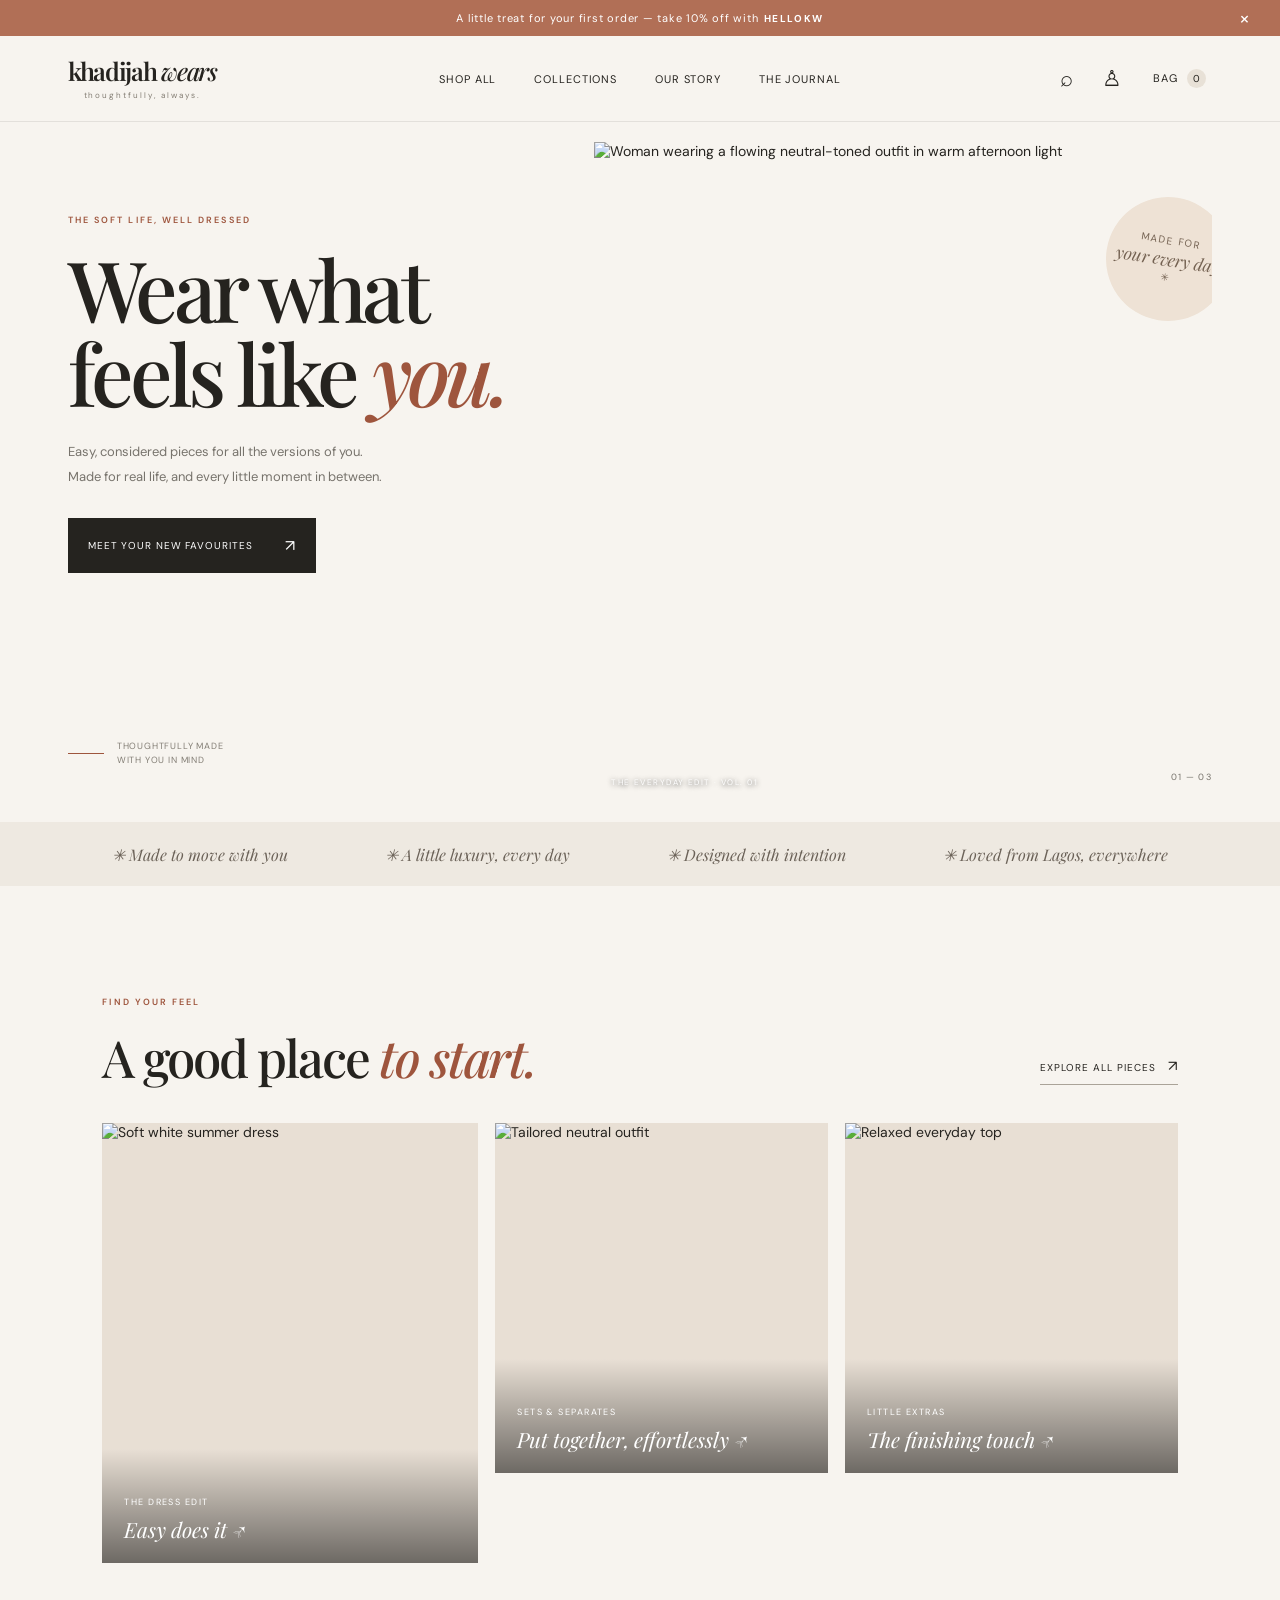
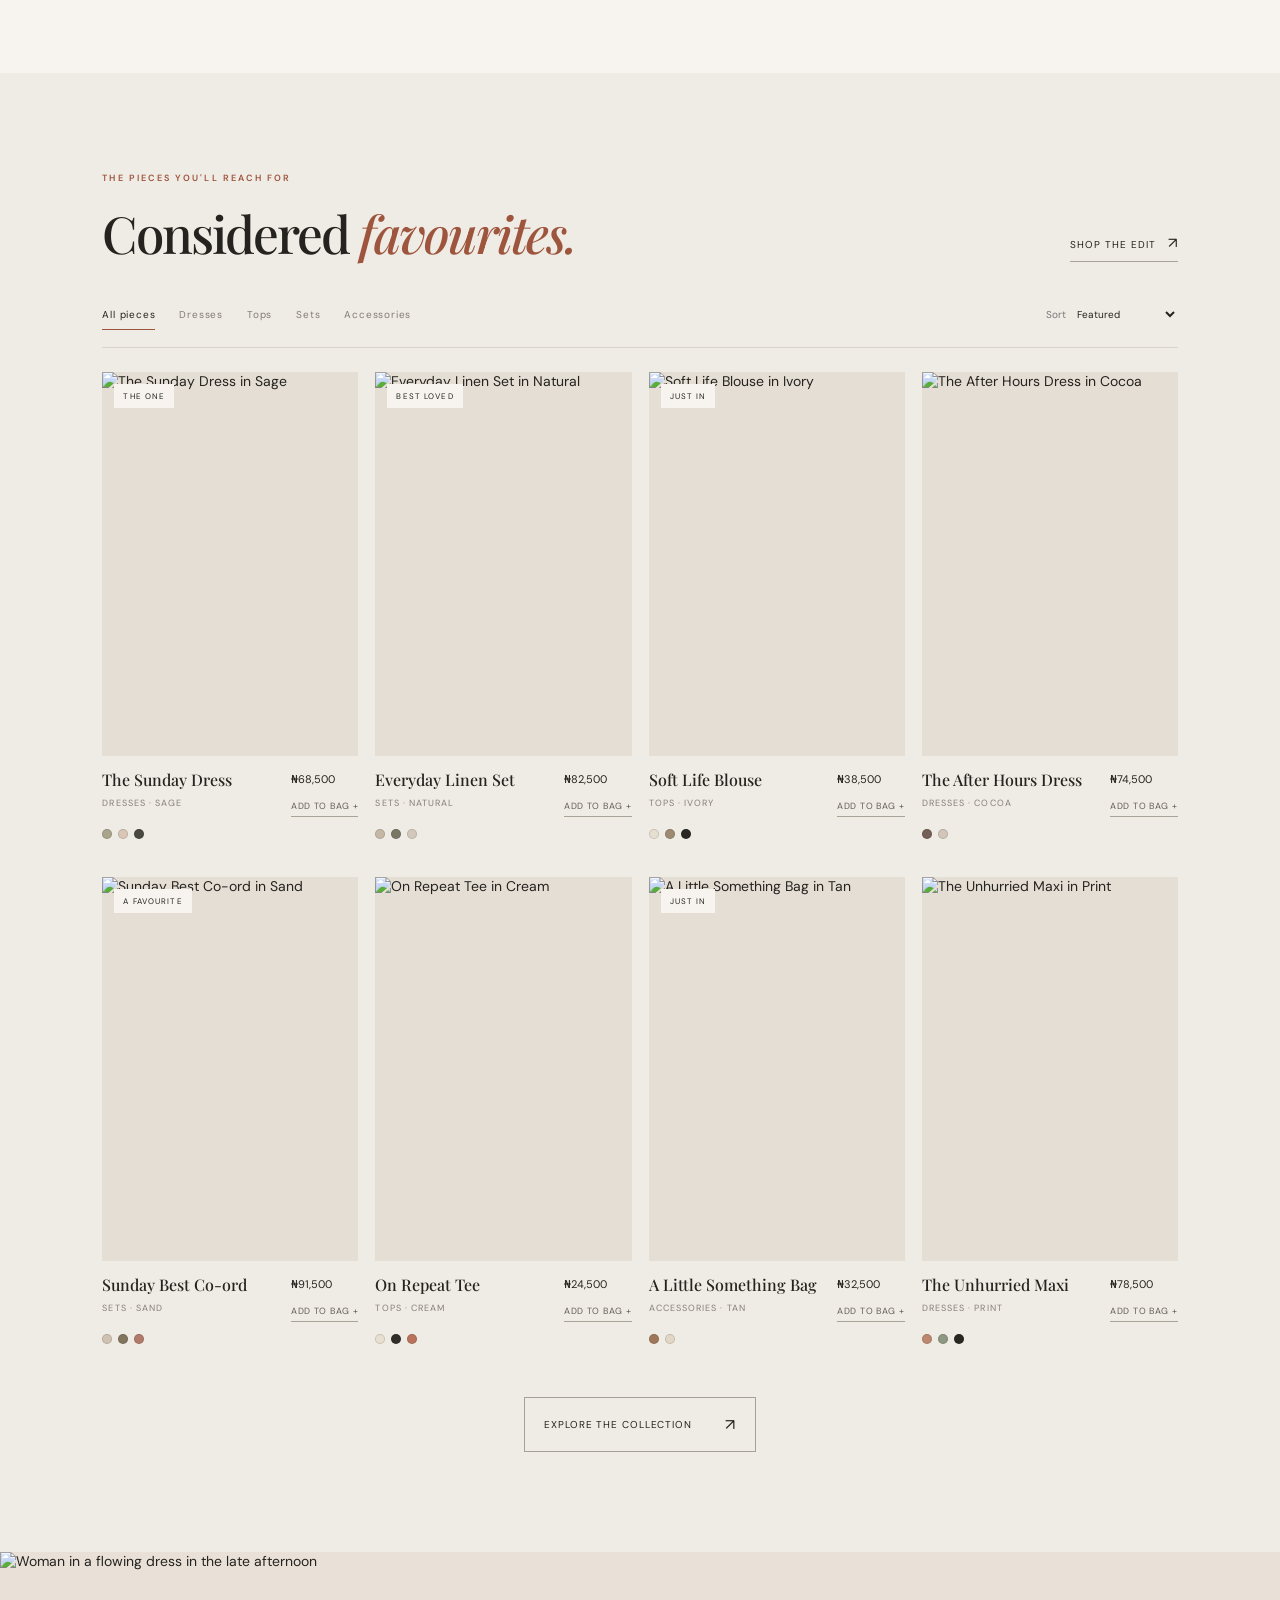
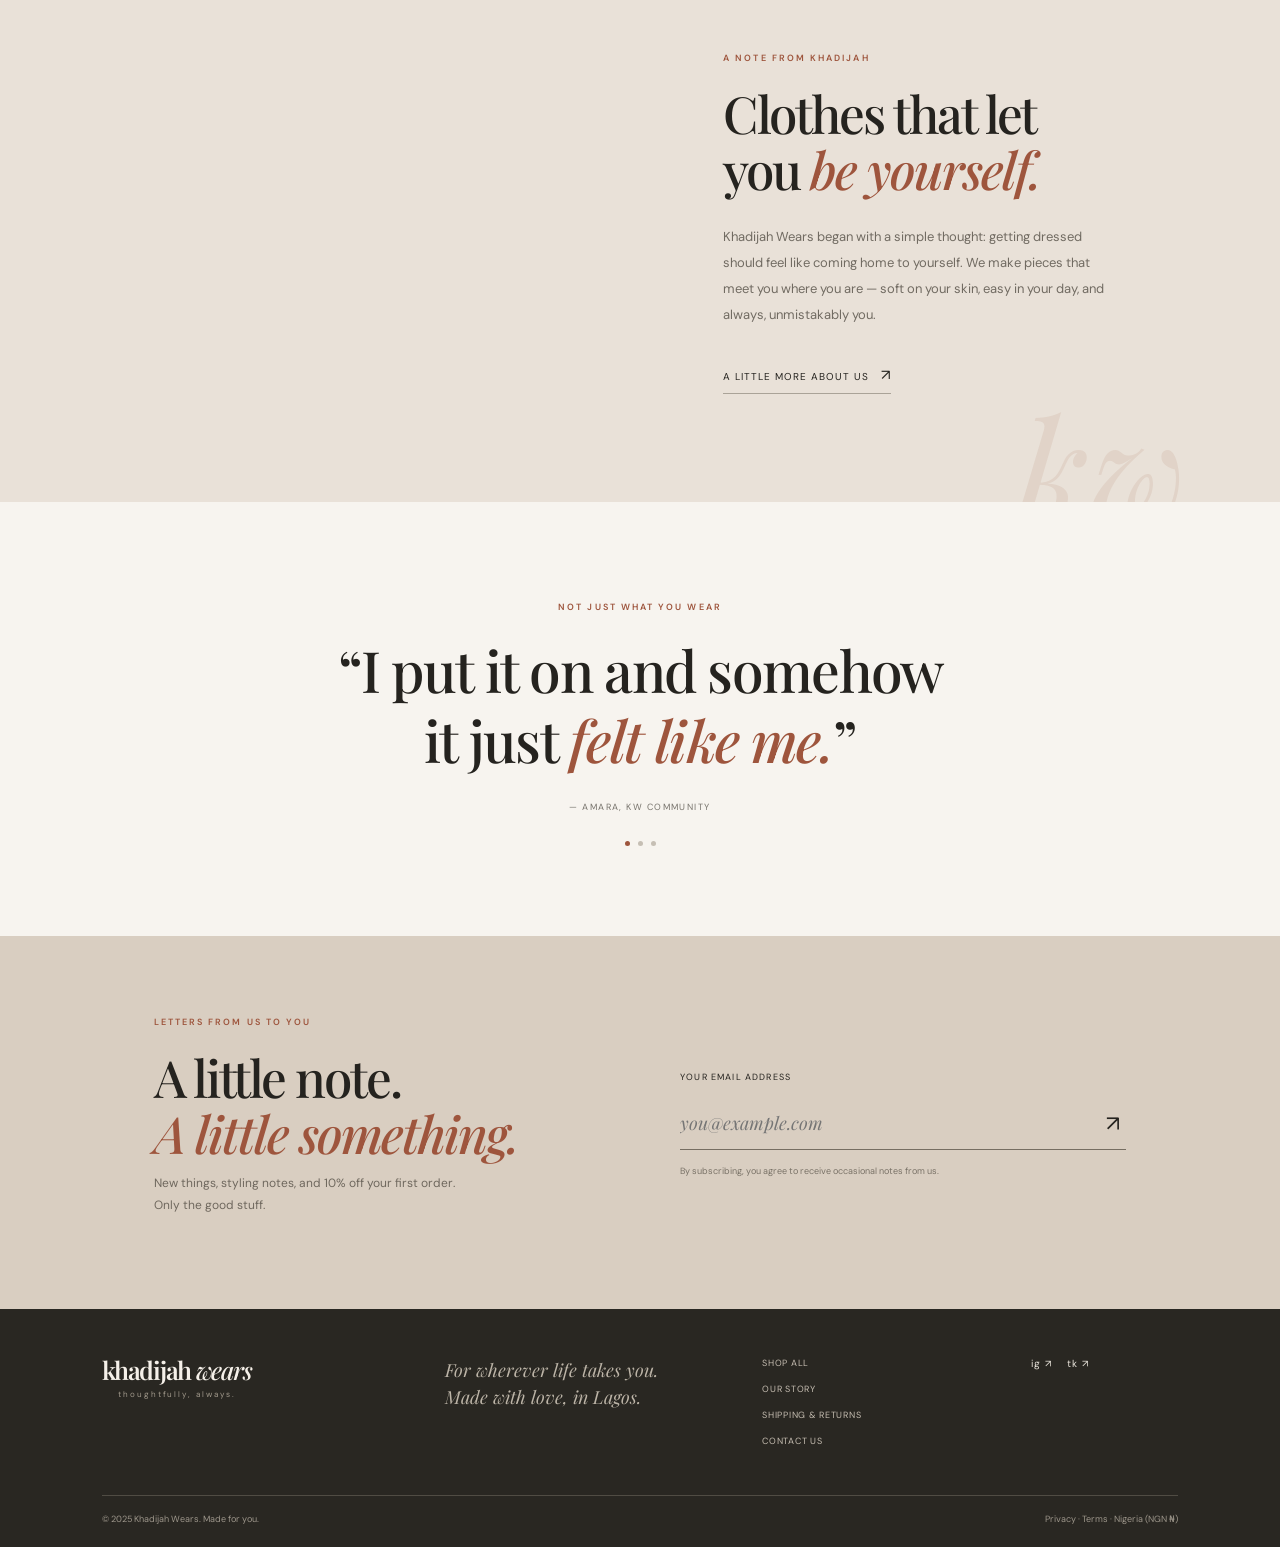
==== index.html @ 10659fd5 "first commit" ====
<!doctype html>
<html lang="en">
<head>
  <meta charset="UTF-8" />
  <meta name="viewport" content="width=device-width, initial-scale=1.0" />
  <meta name="theme-color" content="#f7f4ef" />
  <meta name="description" content="Khadijah Wears — thoughtful pieces for wherever life takes you. Discover considered everyday style, made to move with you." />
  <title>Khadijah Wears — A little more you</title>
  <link rel="preconnect" href="https://fonts.googleapis.com" />
  <link rel="preconnect" href="https://fonts.gstatic.com" crossorigin />
  <link href="https://fonts.googleapis.com/css2?family=DM+Sans:wght@400;500;600;700&family=Playfair+Display:ital,wght@0,500;0,600;0,700;1,500;1,600&display=swap" rel="stylesheet" />
  <link rel="stylesheet" href="styles.css" />
</head>
<body>
  <div class="announcement">A little treat for your first order — take 10% off with <strong>HELLOKW</strong><button class="announcement-close" aria-label="Dismiss announcement">×</button></div>
  <header class="site-header">
    <button class="icon-btn mobile-menu" aria-label="Open navigation" id="menuToggle"><span>☰</span></button>
    <a class="wordmark" href="#home" aria-label="Khadijah Wears home">khadijah <i>wears</i><small>THOUGHTFULLY, ALWAYS.</small></a>
    <nav class="main-nav" id="mainNav"><a href="#shop">Shop all</a><a href="#collections">Collections</a><a href="#story">Our story</a><a href="#journal">The journal</a></nav>
    <div class="header-actions"><button class="icon-btn" id="searchToggle" aria-label="Search">⌕</button><button class="icon-btn account-btn" aria-label="Your account" id="accountBtn">♙</button><button class="cart-trigger" id="cartOpen" aria-label="Open shopping bag">Bag <span class="cart-count">0</span></button></div>
  </header>
  <main>
    <section class="hero" id="home">
      <div class="hero-copy"><p class="eyebrow">THE SOFT LIFE, WELL DRESSED</p><h1>Wear what<br />feels like <em>you.</em></h1><p class="hero-text">Easy, considered pieces for all the versions of you. Made for real life, and every little moment in between.</p><a class="button button-dark" href="#shop">Meet your new favourites <span>↗</span></a><div class="hero-note"><span class="note-line"></span><span>Thoughtfully made<br />with you in mind</span></div></div>
      <div class="hero-visual"><img src="https://images.unsplash.com/photo-1539109136881-3be0616acf4b?auto=format&fit=crop&w=1500&q=85" alt="Woman wearing a flowing neutral-toned outfit in warm afternoon light" /><div class="hero-sticker">MADE FOR<br /><em>your every day</em> ✳</div><span class="image-credit">THE EVERYDAY EDIT · VOL. 01</span></div>
      <div class="hero-index">01 — 03</div>
    </section>

    <div class="perks"><span>✳ Made to move with you</span><span>✳ A little luxury, every day</span><span>✳ Designed with intention</span><span>✳ Loved from Lagos, everywhere</span></div>

    <section class="section collections" id="collections"><div class="section-heading"><div><p class="eyebrow">FIND YOUR FEEL</p><h2>A good place <em>to start.</em></h2></div><a class="text-link" href="#shop">Explore all pieces <span>↗</span></a></div><div class="collection-grid">
      <a class="collection-card collection-tall" href="#shop" data-category-link="Dresses"><img src="https://images.unsplash.com/photo-1539008835657-9e8e9680c956?auto=format&fit=crop&w=900&q=82" alt="Soft white summer dress"/><span class="collection-label">THE DRESS EDIT <b>Easy does it ↗</b></span></a>
      <a class="collection-card" href="#shop" data-category-link="Sets"><img src="https://images.unsplash.com/photo-1485230895905-ec40ba36b9bc?auto=format&fit=crop&w=850&q=82" alt="Tailored neutral outfit"/><span class="collection-label">SETS & SEPARATES <b>Put together, effortlessly ↗</b></span></a>
      <a class="collection-card" href="#shop" data-category-link="Tops"><img src="https://images.unsplash.com/photo-1551163943-3f6a855d1153?auto=format&fit=crop&w=850&q=82" alt="Relaxed everyday top"/><span class="collection-label">LITTLE EXTRAS <b>The finishing touch ↗</b></span></a>
    </div></section>

    <section class="section shop-section" id="shop"><div class="section-heading shop-heading"><div><p class="eyebrow">THE PIECES YOU'LL REACH FOR</p><h2>Considered <em>favourites.</em></h2></div><a class="text-link desktop-link" href="#shop">Shop the edit <span>↗</span></a></div>
      <div class="shop-tools"><div class="filters" role="group" aria-label="Filter by category"><button class="filter active" data-filter="All">All pieces</button><button class="filter" data-filter="Dresses">Dresses</button><button class="filter" data-filter="Tops">Tops</button><button class="filter" data-filter="Sets">Sets</button><button class="filter" data-filter="Accessories">Accessories</button></div><label class="sort-label">Sort <select id="sortSelect"><option value="featured">Featured</option><option value="low">Price: low to high</option><option value="high">Price: high to low</option></select></label></div>
      <div class="search-panel" id="searchPanel"><input id="searchInput" type="search" placeholder="Find something lovely…" aria-label="Search products"><button id="searchClose" aria-label="Close search">×</button></div>
      <div class="product-grid" id="productGrid"></div><p class="no-results" id="noResults" hidden>Nothing here just yet. Try another search or category.</p>
      <div class="center-action"><button class="button button-outline" id="loadMore">Explore the collection <span>↗</span></button></div>
    </section>

    <section class="story-band" id="story"><div class="story-image"><img src="https://images.unsplash.com/photo-1529139574466-a303027c1d8b?auto=format&fit=crop&w=1100&q=85" alt="Woman in a flowing dress in the late afternoon"/></div><div class="story-copy"><p class="eyebrow">A NOTE FROM KHADIJAH</p><h2>Clothes that let<br />you <em>be yourself.</em></h2><p>Khadijah Wears began with a simple thought: getting dressed should feel like coming home to yourself. We make pieces that meet you where you are — soft on your skin, easy in your day, and always, unmistakably you.</p><a class="text-link" href="#journal">A little more about us <span>↗</span></a><span class="story-mark">kw.</span></div></section>

    <section class="quote-section" id="journal"><p class="eyebrow">NOT JUST WHAT YOU WEAR</p><blockquote>“I put it on and somehow<br />it just <em>felt like me.</em>”</blockquote><p class="quote-credit">— AMARA, KW COMMUNITY</p><div class="quote-dots"><span class="active"></span><span></span><span></span></div></section>

    <section class="newsletter"><div><p class="eyebrow">LETTERS FROM US TO YOU</p><h2>A little note.<br /><em>A little something.</em></h2><p>New things, styling notes, and 10% off your first order. Only the good stuff.</p></div><form id="newsletterForm"><label for="emailInput">Your email address</label><div class="email-field"><input type="email" id="emailInput" placeholder="you@example.com" required><button aria-label="Subscribe">↗</button></div><small id="newsletterMessage">By subscribing, you agree to receive occasional notes from us.</small></form></section>
  </main>
  <footer class="site-footer"><div class="footer-top"><a class="wordmark footer-logo" href="#home">khadijah <i>wears</i><small>THOUGHTFULLY, ALWAYS.</small></a><p>For wherever life takes you.<br />Made with love, in Lagos.</p><div class="footer-links"><a href="#shop">Shop all</a><a href="#story">Our story</a><a href="#">Shipping & returns</a><a href="#">Contact us</a></div><div class="social-links"><a href="#" aria-label="Instagram">ig ↗</a><a href="#" aria-label="TikTok">tk ↗</a></div></div><div class="footer-bottom"><span>© 2025 Khadijah Wears. Made for you.</span><span>Privacy · Terms · Nigeria (NGN ₦)</span></div></footer>

  <div class="overlay" id="overlay"></div><aside class="cart-drawer" id="cartDrawer" aria-label="Shopping bag"><div class="drawer-header"><h2>Your bag <span class="drawer-count">(0)</span></h2><button class="icon-btn" id="cartClose" aria-label="Close bag">×</button></div><div class="shipping-progress"><p id="shippingText">You're ₦75,000 away from free delivery</p><div class="progress-track"><span id="progressBar"></span></div></div><div class="cart-items" id="cartItems"></div><div class="cart-empty" id="cartEmpty"><span>✳</span><h3>Your bag is taking a little breather.</h3><p>Fill it with something lovely.</p><button class="button button-dark" id="continueShopping">Keep browsing</button></div><div class="drawer-footer" id="drawerFooter"><div class="subtotal"><span>Subtotal</span><strong id="cartSubtotal">₦0</strong></div><p>Shipping and taxes calculated at checkout.</p><button class="button button-dark checkout-btn" id="checkoutBtn">Continue to checkout <span>↗</span></button><button class="text-link continue-link" id="continueShopping2">Keep browsing</button></div></aside>
  <dialog class="quick-view" id="quickView"><button class="quick-close" id="quickClose" aria-label="Close">×</button><div id="quickContent"></div></dialog>
  <dialog class="account-modal" id="accountModal"><button class="quick-close" id="accountClose" aria-label="Close">×</button><p class="eyebrow">WELCOME BACK</p><h2>Your corner<br /><em>of the world.</em></h2><form id="accountForm"><label>Email address<input type="email" required placeholder="you@example.com"></label><label>Password<input type="password" required placeholder="Your password"></label><button class="button button-dark">Sign in <span>↗</span></button></form><p class="account-note">New around here? <a href="#newsletterForm">Join the KW family</a></p></dialog>
  <script src="script.js"></script>
</body>
</html>
---- styles.css ----
:root{--paper:#f7f4ef;--ink:#25231f;--muted:#77736c;--rust:#9e553d;--line:#ded9d0;--serif:'Playfair Display',Georgia,serif;--sans:'DM Sans',sans-serif}*{box-sizing:border-box}html{scroll-behavior:smooth}body{margin:0;background:var(--paper);color:var(--ink);font-family:var(--sans);font-size:14px}button,a,input,select{font:inherit}button{color:inherit;cursor:pointer}a{color:inherit;text-decoration:none}.announcement{height:36px;display:flex;align-items:center;justify-content:center;gap:5px;background:#b16f56;color:#fff;font-size:11px;letter-spacing:.07em}.announcement strong{font-size:10px;letter-spacing:.16em}.announcement-close{position:absolute;right:24px;background:none;border:0;color:#fff;font-size:20px}.site-header{height:86px;padding:0 5.3%;display:grid;grid-template-columns:1fr 2fr 1fr;align-items:center;border-bottom:1px solid rgba(55,50,44,.1);position:relative;z-index:5}.wordmark{font-family:var(--serif);font-size:25px;font-weight:600;letter-spacing:-1.3px;line-height:1;text-transform:lowercase;width:max-content}.wordmark i{font-weight:500}.wordmark small{display:block;font:8px var(--sans);letter-spacing:.24em;text-align:center;margin-top:7px;color:#827c72}.main-nav{display:flex;justify-content:center;gap:38px}.main-nav a,.footer-links a{font-size:11px;letter-spacing:.08em;text-transform:uppercase;transition:color .2s}.main-nav a:hover,.footer-links a:hover{color:var(--rust)}.header-actions{display:flex;justify-content:flex-end;align-items:center;gap:21px}.icon-btn{border:0;background:none;font-size:22px;padding:4px}.cart-trigger{background:none;border:0;font-size:11px;letter-spacing:.1em;text-transform:uppercase}.cart-count{display:inline-flex;width:19px;height:19px;border-radius:50%;align-items:center;justify-content:center;background:#e8e1d7;margin-left:5px;font-size:10px}.mobile-menu{display:none}.hero{min-height:580px;height:min(70vw,700px);display:grid;grid-template-columns:46% 54%;padding:0 5.3%;position:relative}.hero-copy{padding:92px 20px 70px 0;display:flex;flex-direction:column;align-items:flex-start;position:relative}.eyebrow{font-size:9px;letter-spacing:.23em;font-weight:600;color:var(--rust);margin:0 0 21px}.hero h1{font:500 clamp(54px,6.6vw,89px)/.99 var(--serif);letter-spacing:-.055em;margin:0}.hero h1 em,h2 em,blockquote em{color:var(--rust);font-weight:500}.hero-text{max-width:330px;line-height:1.9;color:#77736c;font-size:13px;margin:26px 0 28px}.button{display:inline-flex;align-items:center;justify-content:space-between;gap:33px;padding:16px 19px;font-size:10px;letter-spacing:.09em;text-transform:uppercase;border:1px solid transparent;transition:.2s}.button span{font-size:16px}.button-dark{background:var(--ink);color:white}.button-dark:hover{background:var(--rust)}.button-outline{background:transparent;border-color:#a7a094}.button-outline:hover{background:var(--ink);color:white}.hero-note{display:flex;gap:13px;align-items:center;position:absolute;bottom:55px;left:0;color:#837e75;font-size:9px;letter-spacing:.09em;line-height:1.5;text-transform:uppercase}.note-line{width:36px;height:1px;background:var(--rust)}.hero-visual{position:relative;align-self:stretch;overflow:hidden;margin:20px 0 20px 0}.hero-visual>img{width:100%;height:100%;object-fit:cover;object-position:center 42%;display:block}.hero-sticker{position:absolute;right:-18px;top:55px;width:124px;height:124px;border-radius:50%;background:#eee2d5;display:flex;flex-direction:column;justify-content:center;align-items:center;text-align:center;color:#746252;font-size:10px;letter-spacing:.13em;line-height:1.5;transform:rotate(9deg)}.hero-sticker em{font:italic 17px var(--serif);letter-spacing:0}.image-credit{position:absolute;left:17px;bottom:15px;color:#fff;font-size:8px;letter-spacing:.18em;text-shadow:0 1px 5px #333}.hero-index{position:absolute;right:5.3%;bottom:39px;font-size:9px;letter-spacing:.15em;color:var(--muted)}.perks{min-height:64px;background:#eee9e1;display:flex;align-items:center;justify-content:space-around;padding:12px 5%;font:italic 16px var(--serif);color:#6b6258}.section{padding:110px 8%}.section-heading{display:flex;align-items:end;justify-content:space-between;margin-bottom:38px}.section-heading h2,.story-copy h2,.newsletter h2{font:500 clamp(37px,4vw,54px)/1.1 var(--serif);letter-spacing:-.04em;margin:0}.text-link{font-size:10px;text-transform:uppercase;letter-spacing:.1em;border-bottom:1px solid #aaa398;padding-bottom:8px}.text-link span{font-size:15px;margin-left:8px}.collection-grid{display:grid;grid-template-columns:1.13fr 1fr 1fr;gap:17px}.collection-card{height:350px;position:relative;overflow:hidden;background:#e8dfd4}.collection-tall{height:440px;grid-row:span 1}.collection-card img{width:100%;height:100%;object-fit:cover;transition:transform .7s}.collection-card:hover img{transform:scale(1.04)}.collection-label{position:absolute;bottom:0;left:0;right:0;padding:47px 22px 20px;color:white;background:linear-gradient(transparent,rgba(0,0,0,.53));font-size:9px;letter-spacing:.16em}.collection-label b{display:block;font:italic 21px var(--serif);letter-spacing:0;margin-top:7px}.shop-section{background:#efebe5;padding-top:99px;padding-bottom:100px}.shop-tools{display:flex;align-items:center;justify-content:space-between;border-bottom:1px solid #d9d3ca;padding-bottom:17px;margin-bottom:24px}.filters{display:flex;gap:24px}.filter{background:none;border:0;padding:8px 0;color:#827d74;font-size:10px;letter-spacing:.08em}.filter.active{color:var(--ink);border-bottom:1px solid var(--rust)}.sort-label{font-size:10px;color:#777}.sort-label select{background:transparent;border:0;color:var(--ink);font-size:10px;padding:4px}.search-panel{display:none;margin:0 0 22px;border-bottom:1px solid #bcb5aa}.search-panel.open{display:flex}.search-panel input{width:100%;padding:14px 0;background:transparent;border:0;outline:0;font:italic 18px var(--serif)}.search-panel button{border:0;background:none;font-size:20px}.product-grid{display:grid;grid-template-columns:repeat(4,1fr);gap:38px 17px}.product-image{height:clamp(230px,30vw,390px);position:relative;overflow:hidden;background:#e5ded5}.product-image img{width:100%;height:100%;object-fit:cover;transition:transform .45s}.product-card:hover .product-image img{transform:scale(1.03)}.badge{position:absolute;top:12px;left:12px;background:var(--paper);padding:7px 9px;font-size:8px;letter-spacing:.14em}.quick-btn{position:absolute;left:10px;right:10px;bottom:10px;width:calc(100% - 20px);padding:12px;border:0;background:rgba(247,244,239,.94);font-size:9px;letter-spacing:.13em;text-transform:uppercase;opacity:0;transform:translateY(5px);transition:.2s}.product-card:hover .quick-btn{opacity:1;transform:translateY(0)}.product-meta{display:flex;justify-content:space-between;align-items:start;margin-top:13px;gap:10px}.product-name{font:500 16px var(--serif);margin:0}.product-category{font-size:9px;letter-spacing:.12em;text-transform:uppercase;color:#858076;margin:7px 0 0}.product-price{font-size:11px;white-space:nowrap;margin-top:4px}.swatches{display:flex;gap:6px;margin-top:12px}.swatch{width:10px;height:10px;border-radius:50%;border:1px solid rgba(0,0,0,.13)}.add-mini{border:0;border-bottom:1px solid #aaa398;background:none;color:#645f57;font-size:9px;text-transform:uppercase;letter-spacing:.08em;padding:8px 0 4px;margin-top:5px}.center-action{text-align:center;margin-top:53px}.no-results{text-align:center;padding:60px 0;color:var(--muted)}.story-band{background:#e9e1d8;display:grid;grid-template-columns:1fr 1fr;min-height:550px}.story-image{height:550px}.story-image img{width:100%;height:100%;object-fit:cover}.story-copy{padding:100px 12% 70px 13%;position:relative;overflow:hidden}.story-copy p:not(.eyebrow){line-height:2;color:#716b62;font-size:13px;max-width:390px;margin:27px 0}.story-copy .text-link{display:inline-block;margin-top:10px}.story-mark{position:absolute;right:9%;bottom:-59px;font:italic 142px var(--serif);color:rgba(158,85,61,.1)}.quote-section{text-align:center;padding:99px 20px 90px}.quote-section blockquote{font:500 clamp(34px,4.5vw,57px)/1.23 var(--serif);letter-spacing:-.03em;margin:0 0 27px}.quote-credit{font-size:9px;letter-spacing:.16em;color:#77736c}.quote-dots{display:flex;gap:8px;justify-content:center;margin-top:28px}.quote-dots span{width:5px;height:5px;border-radius:50%;background:#c6bfb4}.quote-dots span.active{background:var(--rust)}.newsletter{background:#d9cec1;padding:80px 12%;display:grid;grid-template-columns:1fr 1fr;gap:80px;align-items:center}.newsletter p:not(.eyebrow){font-size:12px;line-height:1.8;color:#6f685e;max-width:310px}.newsletter form{align-self:center}.newsletter form label{font-size:9px;letter-spacing:.13em;text-transform:uppercase}.email-field{display:flex;border-bottom:1px solid #766e62;margin:13px 0 10px}.email-field input{flex:1;border:0;background:none;padding:14px 0;outline:none;font:italic 18px var(--serif)}.email-field button{border:0;background:none;font-size:22px}.newsletter small{font-size:9px;color:#797267}.site-footer{padding:48px 8% 22px;background:#292722;color:#eae5dc}.footer-top{display:grid;grid-template-columns:1.3fr 1.2fr 1fr .6fr;align-items:start;gap:25px;padding-bottom:48px}.footer-logo{color:#f5f0e9}.footer-logo small{color:#a39b8d}.footer-top>p{font:italic 18px/1.5 var(--serif);color:#bcb4a7;margin:0}.footer-links{display:grid;gap:14px}.footer-links a{font-size:9px;color:#c5bdb1}.social-links{display:flex;gap:15px;font-size:10px;letter-spacing:.1em}.footer-bottom{border-top:1px solid #504c44;padding-top:17px;display:flex;justify-content:space-between;color:#9d968b;font-size:9px}.overlay{position:fixed;inset:0;background:rgba(30,27,23,.42);z-index:10;opacity:0;pointer-events:none;transition:opacity .3s}.overlay.visible{opacity:1;pointer-events:auto}.cart-drawer{position:fixed;z-index:11;top:0;right:0;height:100%;width:min(440px,100%);background:var(--paper);padding:27px 30px;transform:translateX(100%);transition:transform .35s;display:flex;flex-direction:column}.cart-drawer.open{transform:translateX(0)}.drawer-header{display:flex;justify-content:space-between;align-items:center;border-bottom:1px solid var(--line);padding-bottom:18px}.drawer-header h2{font:500 25px var(--serif);margin:0}.drawer-header h2 span{font:11px var(--sans);color:var(--muted)}.drawer-header .icon-btn{font-size:25px}.shipping-progress{padding:17px 0;border-bottom:1px solid var(--line)}.shipping-progress p{font-size:10px;color:#716b62;margin:0 0 10px}.progress-track{height:3px;background:#e2ddd5}.progress-track span{display:block;width:0;height:100%;background:var(--rust);transition:width .3s}.cart-items{overflow:auto;flex:1}.cart-row{display:grid;grid-template-columns:76px 1fr auto;gap:14px;padding:18px 0;border-bottom:1px solid var(--line)}.cart-row img{width:76px;height:95px;object-fit:cover}.cart-row h3{font:500 15px var(--serif);margin:4px 0 7px}.cart-row p{font-size:10px;color:var(--muted);margin:0 0 9px}.qty-control{display:flex;align-items:center;gap:12px}.qty-control button{border:1px solid var(--line);background:none;width:23px;height:23px}.qty-control span{font-size:10px}.remove-item{border:0;background:none;color:#928a7e;font-size:10px;text-decoration:underline;padding:8px 0}.cart-empty{display:none;flex:1;align-items:center;justify-content:center;flex-direction:column;text-align:center}.cart-empty.visible{display:flex}.cart-empty>span{font:36px var(--serif);color:var(--rust)}.cart-empty h3{font:500 24px var(--serif);max-width:260px;margin:17px 0 7px}.cart-empty p{font-size:11px;color:var(--muted);margin:0 0 20px}.drawer-footer{padding-top:17px}.drawer-footer.hidden{display:none}.subtotal{display:flex;justify-content:space-between;font-size:12px}.subtotal strong{font-size:14px}.drawer-footer>p{font-size:9px;color:var(--muted)}.checkout-btn{width:100%;margin-top:11px}.continue-link{border:0;background:none;display:block;margin:16px auto 0}.quick-view,.account-modal{border:0;padding:0;background:var(--paper);color:var(--ink);max-width:min(850px,92vw);width:850px;box-shadow:0 20px 80px #1b18154a;position:relative}.quick-view::backdrop,.account-modal::backdrop{background:#201e1a88}.quick-close{position:absolute;right:15px;top:12px;background:rgba(247,244,239,.8);border:0;font-size:25px;z-index:2;width:35px;height:35px;border-radius:50%}.quick-layout{display:grid;grid-template-columns:1fr 1fr;min-height:460px}.quick-layout img{width:100%;height:100%;object-fit:cover;max-height:570px}.quick-info{padding:65px 42px 35px}.quick-info h2{font:500 35px var(--serif);margin:0 0 7px}.quick-info .product-price{font-size:13px}.quick-info p{color:#79736a;line-height:1.8;font-size:12px;margin:23px 0}.quick-info label{display:block;font-size:9px;letter-spacing:.1em;text-transform:uppercase;margin:23px 0 9px}.size-options{display:flex;gap:7px}.size-options button{background:transparent;border:1px solid var(--line);padding:10px 13px;font-size:10px}.size-options button.selected{border-color:var(--ink);background:#e8e1d8}.quick-info .button{width:100%;margin-top:20px}.account-modal{width:min(480px,92vw);padding:56px 55px}.account-modal h2{font:500 37px var(--serif);margin:0 0 25px}.account-modal form label{display:block;font-size:9px;letter-spacing:.1em;text-transform:uppercase;margin:16px 0}.account-modal input{display:block;width:100%;padding:13px 0;background:none;border:0;border-bottom:1px solid var(--line);outline:none;font:14px var(--sans);margin-top:5px}.account-modal form .button{margin-top:14px;width:100%}.account-note{font-size:11px;color:var(--muted);margin-top:22px}.account-note a{color:var(--rust);text-decoration:underline}body.locked{overflow:hidden}
@media(max-width:850px){.site-header{padding:0 4%;grid-template-columns:1fr auto 1fr;height:75px}.mobile-menu{display:block}.main-nav{display:none;position:absolute;top:75px;left:0;right:0;padding:25px;background:var(--paper);flex-direction:column;gap:22px;border-bottom:1px solid var(--line)}.main-nav.open{display:flex}.wordmark{grid-column:2;grid-row:1;font-size:22px}.header-actions{gap:11px}.account-btn{display:none}.hero{padding:0 4%;grid-template-columns:45% 55%;min-height:520px}.hero-copy{padding-top:82px}.hero-text{max-width:280px}.hero h1{font-size:clamp(50px,8vw,70px)}.hero-sticker{width:100px;height:100px;right:-11px;font-size:8px}.hero-sticker em{font-size:14px}.perks{flex-wrap:wrap;gap:11px 25px;font-size:13px}.section{padding:80px 5%}.product-grid{grid-template-columns:repeat(2,1fr);gap:30px 14px}.product-image{height:clamp(260px,61vw,480px)}.collection-card{height:310px}.collection-tall{height:390px}.story-copy{padding:75px 8%}.newsletter{padding:68px 8%;gap:35px}.footer-top{grid-template-columns:1fr 1fr;row-gap:30px}.hero-index{right:4%}}
@media(max-width:560px){.announcement{font-size:9px;height:32px}.announcement-close{right:9px}.site-header{height:68px;padding:0 16px}.wordmark{font-size:20px}.header-actions{gap:8px}.icon-btn{font-size:20px}.cart-trigger{font-size:9px;padding:0}.main-nav{top:68px}.hero{height:auto;min-height:0;display:flex;flex-direction:column;padding:0}.hero-copy{padding:58px 7% 63px;min-height:380px}.hero h1{font-size:64px}.hero-text{font-size:12px;margin:20px 0 22px}.hero-note{bottom:19px;left:7%}.hero-visual{height:410px;margin:0}.hero-visual>img{object-position:center 39%}.hero-sticker{right:12px;top:20px}.hero-index{display:none}.perks{min-height:76px;padding:13px 5%;font-size:12px;justify-content:center;gap:8px 23px}.section{padding:66px 6%}.section-heading{align-items:start;gap:20px;margin-bottom:27px}.section-heading h2{font-size:40px}.section-heading .text-link{font-size:8px;white-space:nowrap;margin-top:32px}.collection-grid{grid-template-columns:1fr 1fr;gap:10px}.collection-card,.collection-tall{height:255px}.collection-tall{grid-column:span 2;height:370px}.collection-label{padding:40px 12px 14px;font-size:8px}.collection-label b{font-size:17px}.shop-section{padding-top:65px}.shop-heading{display:block}.shop-heading .desktop-link{display:none}.shop-tools{align-items:flex-start;flex-direction:column;gap:10px}.filters{width:100%;overflow:auto;gap:19px}.filter{white-space:nowrap;font-size:9px}.sort-label{align-self:flex-end}.product-grid{gap:25px 10px}.product-image{height:clamp(205px,66vw,330px)}.quick-btn{opacity:1;transform:none;bottom:7px;padding:10px;font-size:8px}.product-meta{display:block;margin-top:10px}.product-meta>div:last-child{display:flex;align-items:center;justify-content:space-between}.product-name{font-size:15px}.product-price{font-size:10px}.product-category{font-size:8px}.add-mini{margin-top:8px}.story-band{grid-template-columns:1fr}.story-image{height:380px}.story-copy{padding:64px 8% 77px}.story-copy h2{font-size:43px}.quote-section{padding:74px 15px}.quote-section blockquote{font-size:36px}.newsletter{grid-template-columns:1fr;padding:58px 8%;gap:25px}.newsletter h2{font-size:42px}.footer-top{grid-template-columns:1fr 1fr;gap:27px 16px}.footer-top>p{font-size:16px}.footer-logo{font-size:22px}.footer-bottom{font-size:8px;gap:15px;line-height:1.7}.quick-layout{grid-template-columns:1fr}.quick-layout img{height:290px}.quick-info{padding:29px 24px}.quick-info h2{font-size:29px}.quick-view{max-height:92vh;overflow:auto}.account-modal{padding:53px 28px}.cart-drawer{padding:23px 20px}}
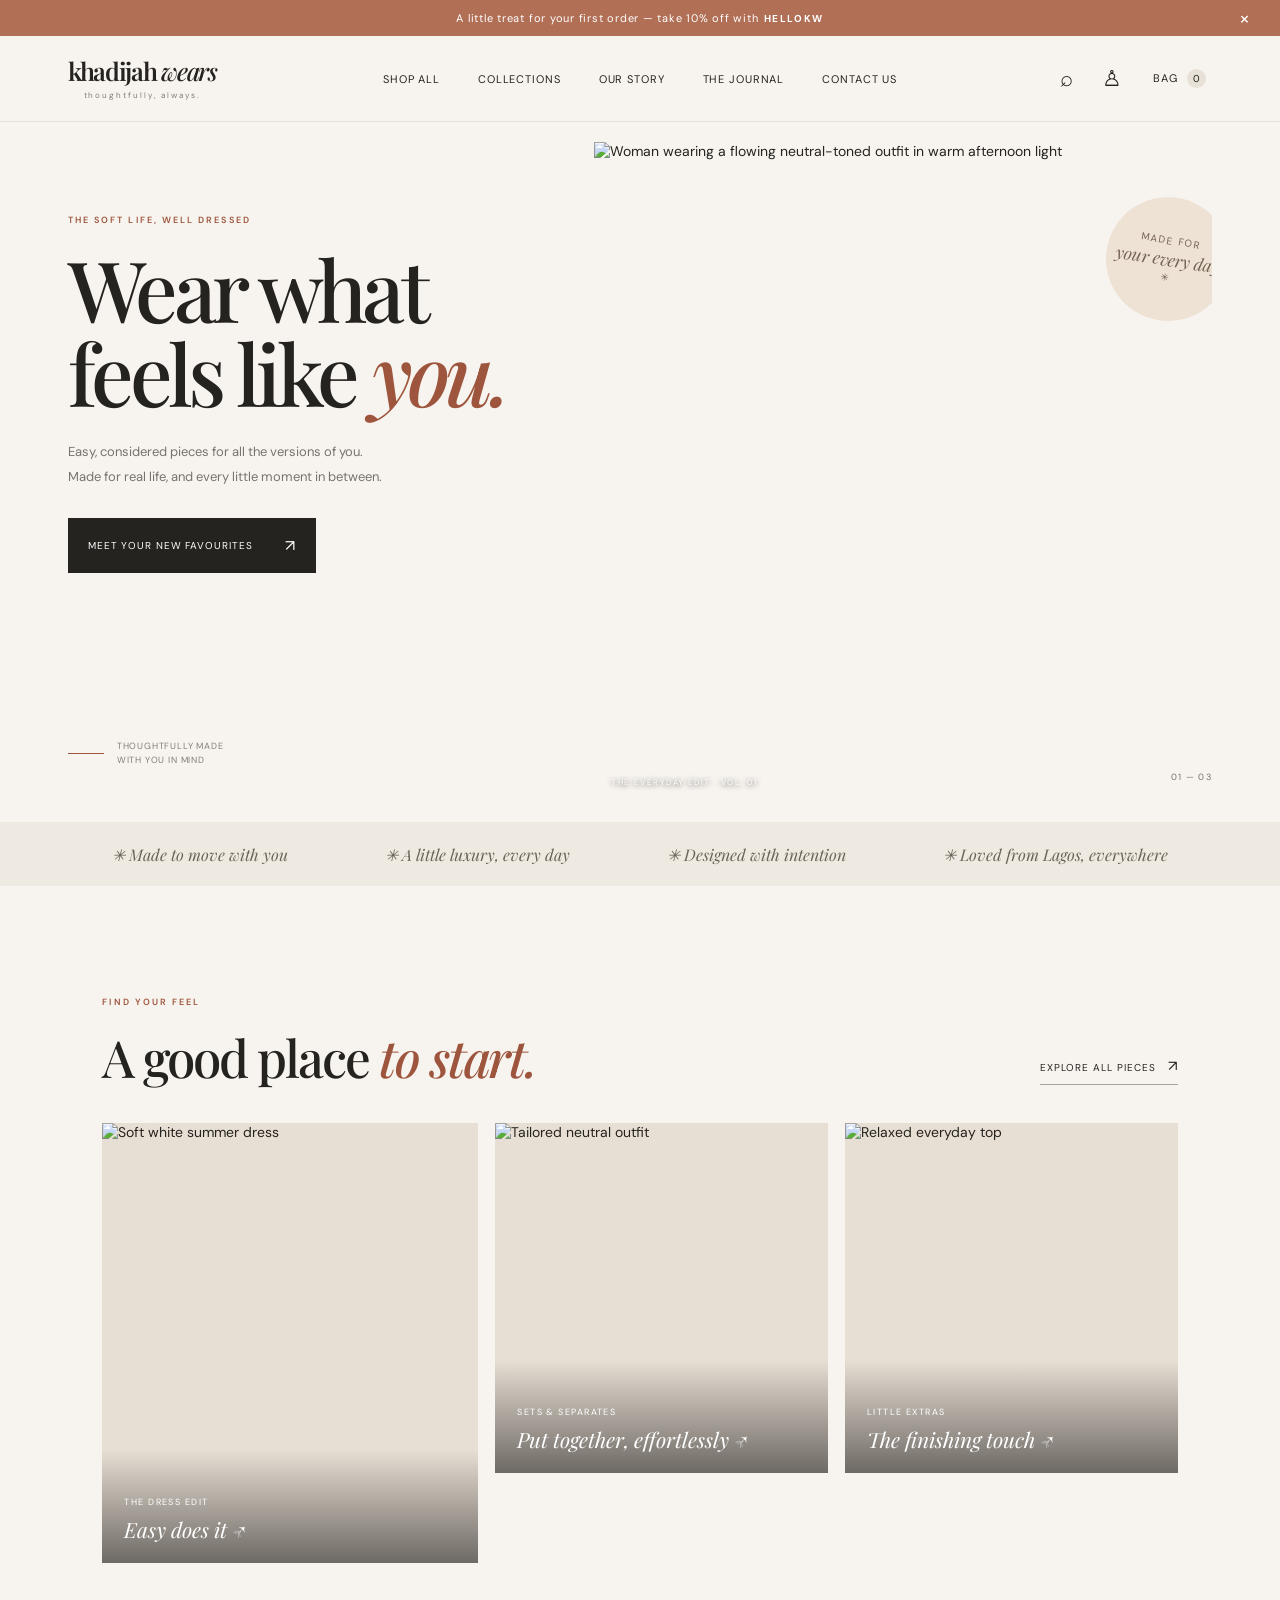
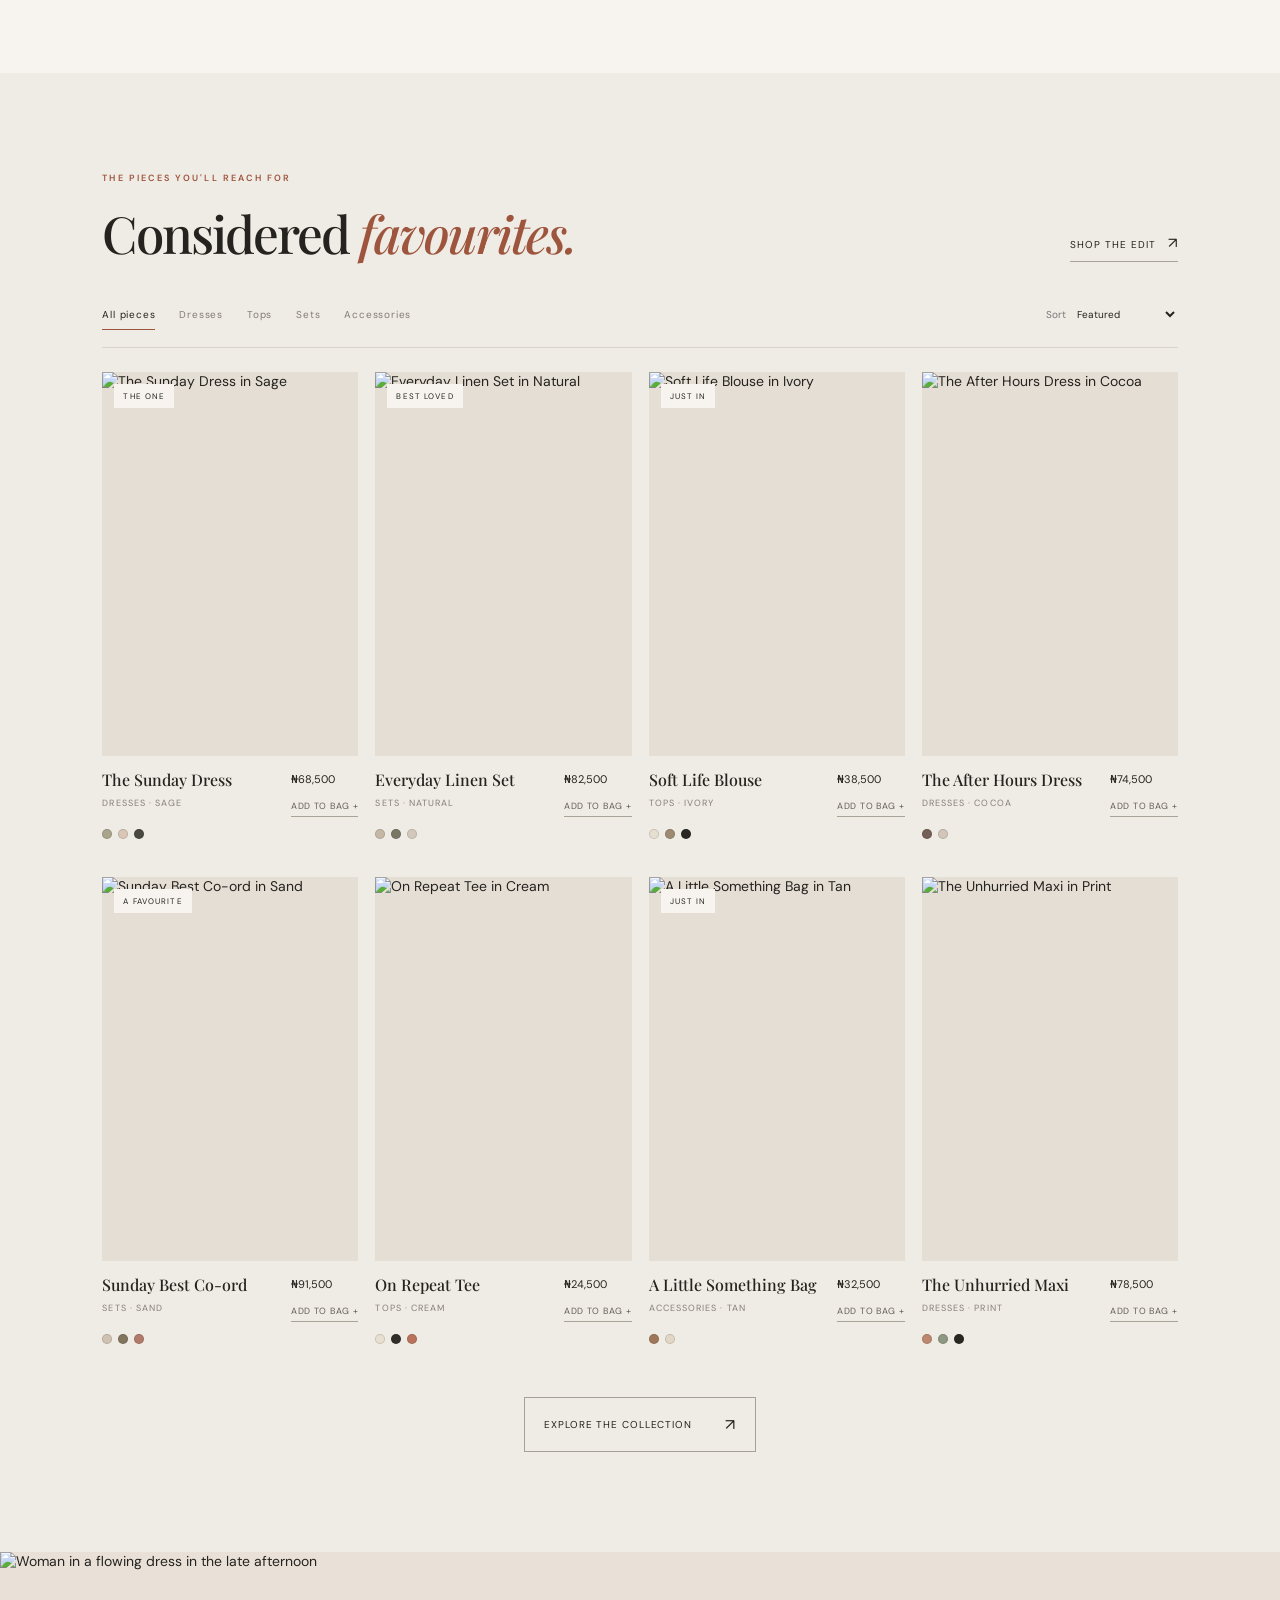
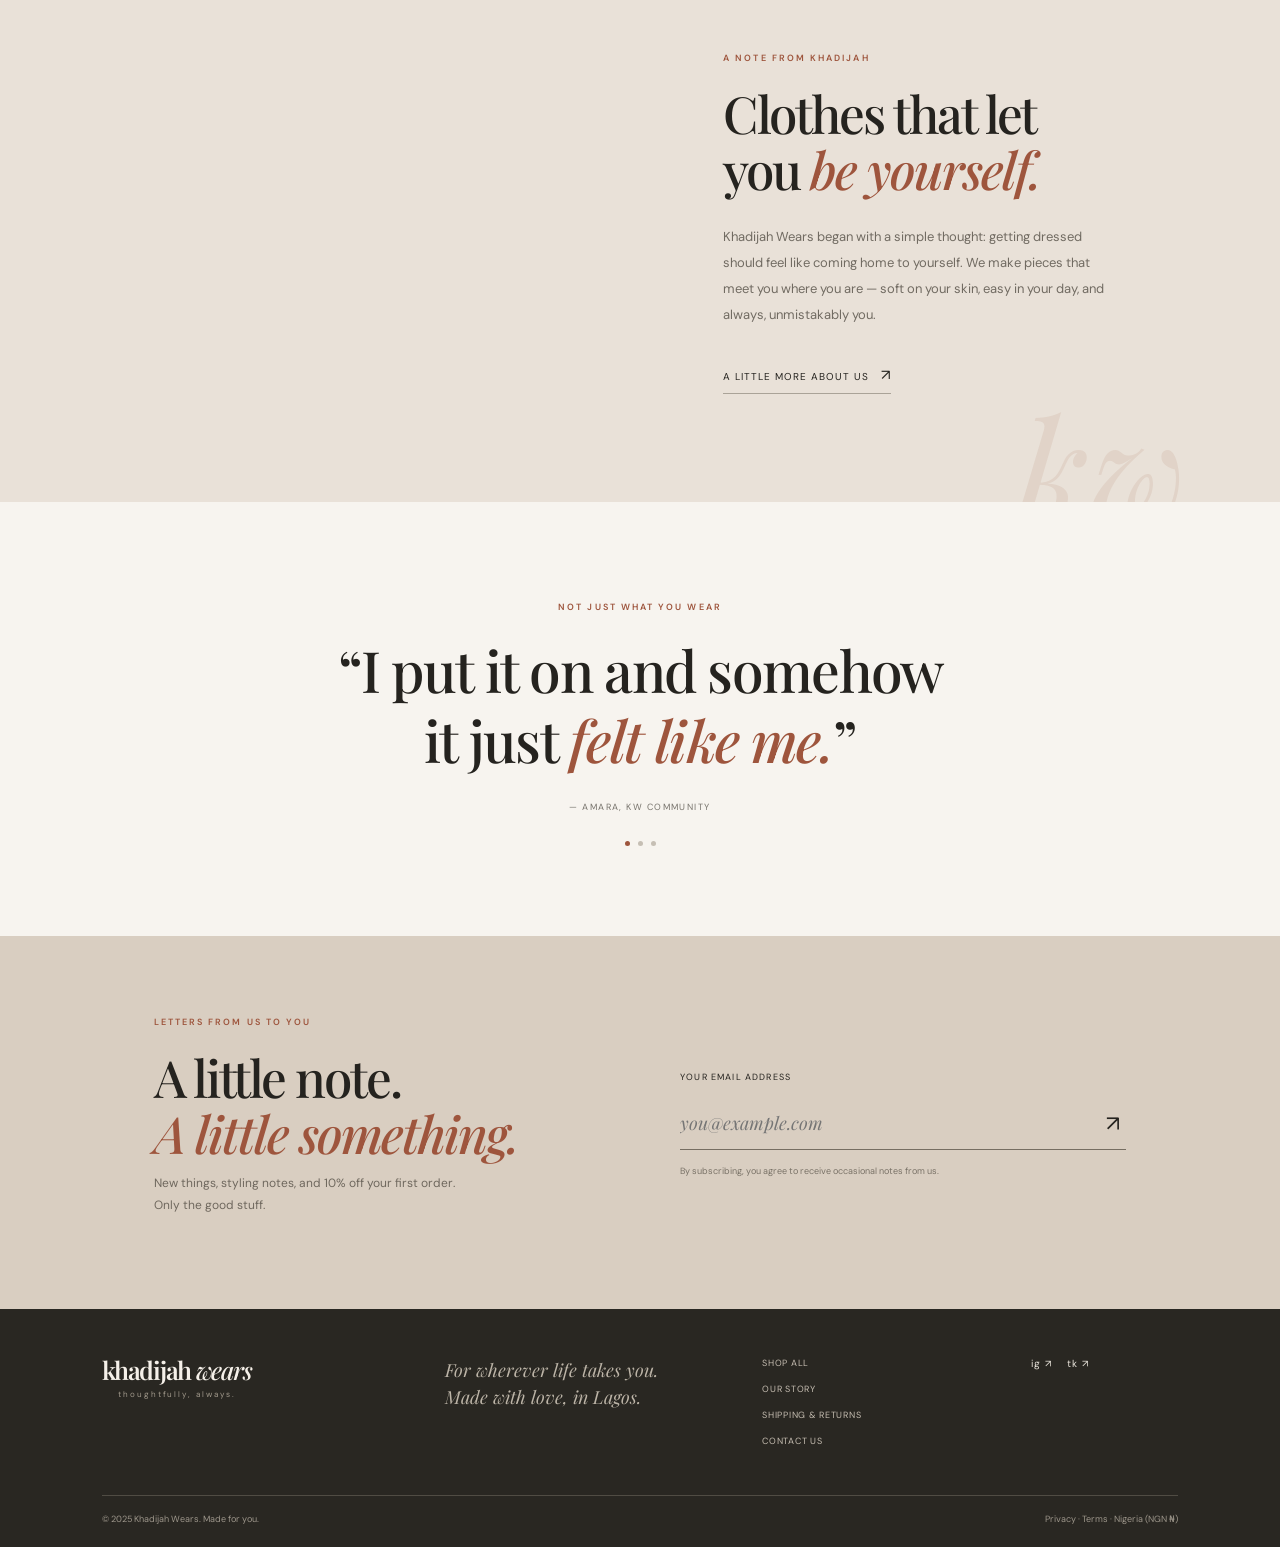
==== commit 1cc3b5ab: "contact us page" ====
--- a/index.html
+++ b/index.html
@@ -16,7 +16,7 @@
   <header class="site-header">
     <button class="icon-btn mobile-menu" aria-label="Open navigation" id="menuToggle"><span>☰</span></button>
     <a class="wordmark" href="#home" aria-label="Khadijah Wears home">khadijah <i>wears</i><small>THOUGHTFULLY, ALWAYS.</small></a>
-    <nav class="main-nav" id="mainNav"><a href="#shop">Shop all</a><a href="#collections">Collections</a><a href="#story">Our story</a><a href="#journal">The journal</a></nav>
+    <nav class="main-nav" id="mainNav"><a href="#shop">Shop all</a><a href="collections.html">Collections</a><a href="#story">Our story</a><a href="#journal">The journal</a><a href="contact.html">Contact us</a></nav>
     <div class="header-actions"><button class="icon-btn" id="searchToggle" aria-label="Search">⌕</button><button class="icon-btn account-btn" aria-label="Your account" id="accountBtn">♙</button><button class="cart-trigger" id="cartOpen" aria-label="Open shopping bag">Bag <span class="cart-count">0</span></button></div>
   </header>
   <main>
@@ -29,9 +29,9 @@
     <div class="perks"><span>✳ Made to move with you</span><span>✳ A little luxury, every day</span><span>✳ Designed with intention</span><span>✳ Loved from Lagos, everywhere</span></div>
 
     <section class="section collections" id="collections"><div class="section-heading"><div><p class="eyebrow">FIND YOUR FEEL</p><h2>A good place <em>to start.</em></h2></div><a class="text-link" href="#shop">Explore all pieces <span>↗</span></a></div><div class="collection-grid">
-      <a class="collection-card collection-tall" href="#shop" data-category-link="Dresses"><img src="https://images.unsplash.com/photo-1539008835657-9e8e9680c956?auto=format&fit=crop&w=900&q=82" alt="Soft white summer dress"/><span class="collection-label">THE DRESS EDIT <b>Easy does it ↗</b></span></a>
-      <a class="collection-card" href="#shop" data-category-link="Sets"><img src="https://images.unsplash.com/photo-1485230895905-ec40ba36b9bc?auto=format&fit=crop&w=850&q=82" alt="Tailored neutral outfit"/><span class="collection-label">SETS & SEPARATES <b>Put together, effortlessly ↗</b></span></a>
-      <a class="collection-card" href="#shop" data-category-link="Tops"><img src="https://images.unsplash.com/photo-1551163943-3f6a855d1153?auto=format&fit=crop&w=850&q=82" alt="Relaxed everyday top"/><span class="collection-label">LITTLE EXTRAS <b>The finishing touch ↗</b></span></a>
+      <a class="collection-card collection-tall" href="collections.html?category=Dresses"><img src="https://images.unsplash.com/photo-1539008835657-9e8e9680c956?auto=format&fit=crop&w=900&q=82" alt="Soft white summer dress"/><span class="collection-label">THE DRESS EDIT <b>Easy does it ↗</b></span></a>
+      <a class="collection-card" href="collections.html?category=Sets"><img src="https://images.unsplash.com/photo-1485230895905-ec40ba36b9bc?auto=format&fit=crop&w=850&q=82" alt="Tailored neutral outfit"/><span class="collection-label">SETS & SEPARATES <b>Put together, effortlessly ↗</b></span></a>
+      <a class="collection-card" href="collections.html?category=Tops"><img src="https://images.unsplash.com/photo-1551163943-3f6a855d1153?auto=format&fit=crop&w=850&q=82" alt="Relaxed everyday top"/><span class="collection-label">LITTLE EXTRAS <b>The finishing touch ↗</b></span></a>
     </div></section>
 
     <section class="section shop-section" id="shop"><div class="section-heading shop-heading"><div><p class="eyebrow">THE PIECES YOU'LL REACH FOR</p><h2>Considered <em>favourites.</em></h2></div><a class="text-link desktop-link" href="#shop">Shop the edit <span>↗</span></a></div>
@@ -47,7 +47,7 @@
 
     <section class="newsletter"><div><p class="eyebrow">LETTERS FROM US TO YOU</p><h2>A little note.<br /><em>A little something.</em></h2><p>New things, styling notes, and 10% off your first order. Only the good stuff.</p></div><form id="newsletterForm"><label for="emailInput">Your email address</label><div class="email-field"><input type="email" id="emailInput" placeholder="you@example.com" required><button aria-label="Subscribe">↗</button></div><small id="newsletterMessage">By subscribing, you agree to receive occasional notes from us.</small></form></section>
   </main>
-  <footer class="site-footer"><div class="footer-top"><a class="wordmark footer-logo" href="#home">khadijah <i>wears</i><small>THOUGHTFULLY, ALWAYS.</small></a><p>For wherever life takes you.<br />Made with love, in Lagos.</p><div class="footer-links"><a href="#shop">Shop all</a><a href="#story">Our story</a><a href="#">Shipping & returns</a><a href="#">Contact us</a></div><div class="social-links"><a href="#" aria-label="Instagram">ig ↗</a><a href="#" aria-label="TikTok">tk ↗</a></div></div><div class="footer-bottom"><span>© 2025 Khadijah Wears. Made for you.</span><span>Privacy · Terms · Nigeria (NGN ₦)</span></div></footer>
+  <footer class="site-footer"><div class="footer-top"><a class="wordmark footer-logo" href="#home">khadijah <i>wears</i><small>THOUGHTFULLY, ALWAYS.</small></a><p>For wherever life takes you.<br />Made with love, in Lagos.</p><div class="footer-links"><a href="#shop">Shop all</a><a href="#story">Our story</a><a href="#">Shipping & returns</a><a href="contact.html">Contact us</a></div><div class="social-links"><a href="#" aria-label="Instagram">ig ↗</a><a href="#" aria-label="TikTok">tk ↗</a></div></div><div class="footer-bottom"><span>© 2025 Khadijah Wears. Made for you.</span><span>Privacy · Terms · Nigeria (NGN ₦)</span></div></footer>
 
   <div class="overlay" id="overlay"></div><aside class="cart-drawer" id="cartDrawer" aria-label="Shopping bag"><div class="drawer-header"><h2>Your bag <span class="drawer-count">(0)</span></h2><button class="icon-btn" id="cartClose" aria-label="Close bag">×</button></div><div class="shipping-progress"><p id="shippingText">You're ₦75,000 away from free delivery</p><div class="progress-track"><span id="progressBar"></span></div></div><div class="cart-items" id="cartItems"></div><div class="cart-empty" id="cartEmpty"><span>✳</span><h3>Your bag is taking a little breather.</h3><p>Fill it with something lovely.</p><button class="button button-dark" id="continueShopping">Keep browsing</button></div><div class="drawer-footer" id="drawerFooter"><div class="subtotal"><span>Subtotal</span><strong id="cartSubtotal">₦0</strong></div><p>Shipping and taxes calculated at checkout.</p><button class="button button-dark checkout-btn" id="checkoutBtn">Continue to checkout <span>↗</span></button><button class="text-link continue-link" id="continueShopping2">Keep browsing</button></div></aside>
   <dialog class="quick-view" id="quickView"><button class="quick-close" id="quickClose" aria-label="Close">×</button><div id="quickContent"></div></dialog>
--- a/styles.css
+++ b/styles.css
@@ -1,3 +1,8 @@
 :root{--paper:#f7f4ef;--ink:#25231f;--muted:#77736c;--rust:#9e553d;--line:#ded9d0;--serif:'Playfair Display',Georgia,serif;--sans:'DM Sans',sans-serif}*{box-sizing:border-box}html{scroll-behavior:smooth}body{margin:0;background:var(--paper);color:var(--ink);font-family:var(--sans);font-size:14px}button,a,input,select{font:inherit}button{color:inherit;cursor:pointer}a{color:inherit;text-decoration:none}.announcement{height:36px;display:flex;align-items:center;justify-content:center;gap:5px;background:#b16f56;color:#fff;font-size:11px;letter-spacing:.07em}.announcement strong{font-size:10px;letter-spacing:.16em}.announcement-close{position:absolute;right:24px;background:none;border:0;color:#fff;font-size:20px}.site-header{height:86px;padding:0 5.3%;display:grid;grid-template-columns:1fr 2fr 1fr;align-items:center;border-bottom:1px solid rgba(55,50,44,.1);position:relative;z-index:5}.wordmark{font-family:var(--serif);font-size:25px;font-weight:600;letter-spacing:-1.3px;line-height:1;text-transform:lowercase;width:max-content}.wordmark i{font-weight:500}.wordmark small{display:block;font:8px var(--sans);letter-spacing:.24em;text-align:center;margin-top:7px;color:#827c72}.main-nav{display:flex;justify-content:center;gap:38px}.main-nav a,.footer-links a{font-size:11px;letter-spacing:.08em;text-transform:uppercase;transition:color .2s}.main-nav a:hover,.footer-links a:hover{color:var(--rust)}.header-actions{display:flex;justify-content:flex-end;align-items:center;gap:21px}.icon-btn{border:0;background:none;font-size:22px;padding:4px}.cart-trigger{background:none;border:0;font-size:11px;letter-spacing:.1em;text-transform:uppercase}.cart-count{display:inline-flex;width:19px;height:19px;border-radius:50%;align-items:center;justify-content:center;background:#e8e1d7;margin-left:5px;font-size:10px}.mobile-menu{display:none}.hero{min-height:580px;height:min(70vw,700px);display:grid;grid-template-columns:46% 54%;padding:0 5.3%;position:relative}.hero-copy{padding:92px 20px 70px 0;display:flex;flex-direction:column;align-items:flex-start;position:relative}.eyebrow{font-size:9px;letter-spacing:.23em;font-weight:600;color:var(--rust);margin:0 0 21px}.hero h1{font:500 clamp(54px,6.6vw,89px)/.99 var(--serif);letter-spacing:-.055em;margin:0}.hero h1 em,h2 em,blockquote em{color:var(--rust);font-weight:500}.hero-text{max-width:330px;line-height:1.9;color:#77736c;font-size:13px;margin:26px 0 28px}.button{display:inline-flex;align-items:center;justify-content:space-between;gap:33px;padding:16px 19px;font-size:10px;letter-spacing:.09em;text-transform:uppercase;border:1px solid transparent;transition:.2s}.button span{font-size:16px}.button-dark{background:var(--ink);color:white}.button-dark:hover{background:var(--rust)}.button-outline{background:transparent;border-color:#a7a094}.button-outline:hover{background:var(--ink);color:white}.hero-note{display:flex;gap:13px;align-items:center;position:absolute;bottom:55px;left:0;color:#837e75;font-size:9px;letter-spacing:.09em;line-height:1.5;text-transform:uppercase}.note-line{width:36px;height:1px;background:var(--rust)}.hero-visual{position:relative;align-self:stretch;overflow:hidden;margin:20px 0 20px 0}.hero-visual>img{width:100%;height:100%;object-fit:cover;object-position:center 42%;display:block}.hero-sticker{position:absolute;right:-18px;top:55px;width:124px;height:124px;border-radius:50%;background:#eee2d5;display:flex;flex-direction:column;justify-content:center;align-items:center;text-align:center;color:#746252;font-size:10px;letter-spacing:.13em;line-height:1.5;transform:rotate(9deg)}.hero-sticker em{font:italic 17px var(--serif);letter-spacing:0}.image-credit{position:absolute;left:17px;bottom:15px;color:#fff;font-size:8px;letter-spacing:.18em;text-shadow:0 1px 5px #333}.hero-index{position:absolute;right:5.3%;bottom:39px;font-size:9px;letter-spacing:.15em;color:var(--muted)}.perks{min-height:64px;background:#eee9e1;display:flex;align-items:center;justify-content:space-around;padding:12px 5%;font:italic 16px var(--serif);color:#6b6258}.section{padding:110px 8%}.section-heading{display:flex;align-items:end;justify-content:space-between;margin-bottom:38px}.section-heading h2,.story-copy h2,.newsletter h2{font:500 clamp(37px,4vw,54px)/1.1 var(--serif);letter-spacing:-.04em;margin:0}.text-link{font-size:10px;text-transform:uppercase;letter-spacing:.1em;border-bottom:1px solid #aaa398;padding-bottom:8px}.text-link span{font-size:15px;margin-left:8px}.collection-grid{display:grid;grid-template-columns:1.13fr 1fr 1fr;gap:17px}.collection-card{height:350px;position:relative;overflow:hidden;background:#e8dfd4}.collection-tall{height:440px;grid-row:span 1}.collection-card img{width:100%;height:100%;object-fit:cover;transition:transform .7s}.collection-card:hover img{transform:scale(1.04)}.collection-label{position:absolute;bottom:0;left:0;right:0;padding:47px 22px 20px;color:white;background:linear-gradient(transparent,rgba(0,0,0,.53));font-size:9px;letter-spacing:.16em}.collection-label b{display:block;font:italic 21px var(--serif);letter-spacing:0;margin-top:7px}.shop-section{background:#efebe5;padding-top:99px;padding-bottom:100px}.shop-tools{display:flex;align-items:center;justify-content:space-between;border-bottom:1px solid #d9d3ca;padding-bottom:17px;margin-bottom:24px}.filters{display:flex;gap:24px}.filter{background:none;border:0;padding:8px 0;color:#827d74;font-size:10px;letter-spacing:.08em}.filter.active{color:var(--ink);border-bottom:1px solid var(--rust)}.sort-label{font-size:10px;color:#777}.sort-label select{background:transparent;border:0;color:var(--ink);font-size:10px;padding:4px}.search-panel{display:none;margin:0 0 22px;border-bottom:1px solid #bcb5aa}.search-panel.open{display:flex}.search-panel input{width:100%;padding:14px 0;background:transparent;border:0;outline:0;font:italic 18px var(--serif)}.search-panel button{border:0;background:none;font-size:20px}.product-grid{display:grid;grid-template-columns:repeat(4,1fr);gap:38px 17px}.product-image{height:clamp(230px,30vw,390px);position:relative;overflow:hidden;background:#e5ded5}.product-image img{width:100%;height:100%;object-fit:cover;transition:transform .45s}.product-card:hover .product-image img{transform:scale(1.03)}.badge{position:absolute;top:12px;left:12px;background:var(--paper);padding:7px 9px;font-size:8px;letter-spacing:.14em}.quick-btn{position:absolute;left:10px;right:10px;bottom:10px;width:calc(100% - 20px);padding:12px;border:0;background:rgba(247,244,239,.94);font-size:9px;letter-spacing:.13em;text-transform:uppercase;opacity:0;transform:translateY(5px);transition:.2s}.product-card:hover .quick-btn{opacity:1;transform:translateY(0)}.product-meta{display:flex;justify-content:space-between;align-items:start;margin-top:13px;gap:10px}.product-name{font:500 16px var(--serif);margin:0}.product-category{font-size:9px;letter-spacing:.12em;text-transform:uppercase;color:#858076;margin:7px 0 0}.product-price{font-size:11px;white-space:nowrap;margin-top:4px}.swatches{display:flex;gap:6px;margin-top:12px}.swatch{width:10px;height:10px;border-radius:50%;border:1px solid rgba(0,0,0,.13)}.add-mini{border:0;border-bottom:1px solid #aaa398;background:none;color:#645f57;font-size:9px;text-transform:uppercase;letter-spacing:.08em;padding:8px 0 4px;margin-top:5px}.center-action{text-align:center;margin-top:53px}.no-results{text-align:center;padding:60px 0;color:var(--muted)}.story-band{background:#e9e1d8;display:grid;grid-template-columns:1fr 1fr;min-height:550px}.story-image{height:550px}.story-image img{width:100%;height:100%;object-fit:cover}.story-copy{padding:100px 12% 70px 13%;position:relative;overflow:hidden}.story-copy p:not(.eyebrow){line-height:2;color:#716b62;font-size:13px;max-width:390px;margin:27px 0}.story-copy .text-link{display:inline-block;margin-top:10px}.story-mark{position:absolute;right:9%;bottom:-59px;font:italic 142px var(--serif);color:rgba(158,85,61,.1)}.quote-section{text-align:center;padding:99px 20px 90px}.quote-section blockquote{font:500 clamp(34px,4.5vw,57px)/1.23 var(--serif);letter-spacing:-.03em;margin:0 0 27px}.quote-credit{font-size:9px;letter-spacing:.16em;color:#77736c}.quote-dots{display:flex;gap:8px;justify-content:center;margin-top:28px}.quote-dots span{width:5px;height:5px;border-radius:50%;background:#c6bfb4}.quote-dots span.active{background:var(--rust)}.newsletter{background:#d9cec1;padding:80px 12%;display:grid;grid-template-columns:1fr 1fr;gap:80px;align-items:center}.newsletter p:not(.eyebrow){font-size:12px;line-height:1.8;color:#6f685e;max-width:310px}.newsletter form{align-self:center}.newsletter form label{font-size:9px;letter-spacing:.13em;text-transform:uppercase}.email-field{display:flex;border-bottom:1px solid #766e62;margin:13px 0 10px}.email-field input{flex:1;border:0;background:none;padding:14px 0;outline:none;font:italic 18px var(--serif)}.email-field button{border:0;background:none;font-size:22px}.newsletter small{font-size:9px;color:#797267}.site-footer{padding:48px 8% 22px;background:#292722;color:#eae5dc}.footer-top{display:grid;grid-template-columns:1.3fr 1.2fr 1fr .6fr;align-items:start;gap:25px;padding-bottom:48px}.footer-logo{color:#f5f0e9}.footer-logo small{color:#a39b8d}.footer-top>p{font:italic 18px/1.5 var(--serif);color:#bcb4a7;margin:0}.footer-links{display:grid;gap:14px}.footer-links a{font-size:9px;color:#c5bdb1}.social-links{display:flex;gap:15px;font-size:10px;letter-spacing:.1em}.footer-bottom{border-top:1px solid #504c44;padding-top:17px;display:flex;justify-content:space-between;color:#9d968b;font-size:9px}.overlay{position:fixed;inset:0;background:rgba(30,27,23,.42);z-index:10;opacity:0;pointer-events:none;transition:opacity .3s}.overlay.visible{opacity:1;pointer-events:auto}.cart-drawer{position:fixed;z-index:11;top:0;right:0;height:100%;width:min(440px,100%);background:var(--paper);padding:27px 30px;transform:translateX(100%);transition:transform .35s;display:flex;flex-direction:column}.cart-drawer.open{transform:translateX(0)}.drawer-header{display:flex;justify-content:space-between;align-items:center;border-bottom:1px solid var(--line);padding-bottom:18px}.drawer-header h2{font:500 25px var(--serif);margin:0}.drawer-header h2 span{font:11px var(--sans);color:var(--muted)}.drawer-header .icon-btn{font-size:25px}.shipping-progress{padding:17px 0;border-bottom:1px solid var(--line)}.shipping-progress p{font-size:10px;color:#716b62;margin:0 0 10px}.progress-track{height:3px;background:#e2ddd5}.progress-track span{display:block;width:0;height:100%;background:var(--rust);transition:width .3s}.cart-items{overflow:auto;flex:1}.cart-row{display:grid;grid-template-columns:76px 1fr auto;gap:14px;padding:18px 0;border-bottom:1px solid var(--line)}.cart-row img{width:76px;height:95px;object-fit:cover}.cart-row h3{font:500 15px var(--serif);margin:4px 0 7px}.cart-row p{font-size:10px;color:var(--muted);margin:0 0 9px}.qty-control{display:flex;align-items:center;gap:12px}.qty-control button{border:1px solid var(--line);background:none;width:23px;height:23px}.qty-control span{font-size:10px}.remove-item{border:0;background:none;color:#928a7e;font-size:10px;text-decoration:underline;padding:8px 0}.cart-empty{display:none;flex:1;align-items:center;justify-content:center;flex-direction:column;text-align:center}.cart-empty.visible{display:flex}.cart-empty>span{font:36px var(--serif);color:var(--rust)}.cart-empty h3{font:500 24px var(--serif);max-width:260px;margin:17px 0 7px}.cart-empty p{font-size:11px;color:var(--muted);margin:0 0 20px}.drawer-footer{padding-top:17px}.drawer-footer.hidden{display:none}.subtotal{display:flex;justify-content:space-between;font-size:12px}.subtotal strong{font-size:14px}.drawer-footer>p{font-size:9px;color:var(--muted)}.checkout-btn{width:100%;margin-top:11px}.continue-link{border:0;background:none;display:block;margin:16px auto 0}.quick-view,.account-modal{border:0;padding:0;background:var(--paper);color:var(--ink);max-width:min(850px,92vw);width:850px;box-shadow:0 20px 80px #1b18154a;position:relative}.quick-view::backdrop,.account-modal::backdrop{background:#201e1a88}.quick-close{position:absolute;right:15px;top:12px;background:rgba(247,244,239,.8);border:0;font-size:25px;z-index:2;width:35px;height:35px;border-radius:50%}.quick-layout{display:grid;grid-template-columns:1fr 1fr;min-height:460px}.quick-layout img{width:100%;height:100%;object-fit:cover;max-height:570px}.quick-info{padding:65px 42px 35px}.quick-info h2{font:500 35px var(--serif);margin:0 0 7px}.quick-info .product-price{font-size:13px}.quick-info p{color:#79736a;line-height:1.8;font-size:12px;margin:23px 0}.quick-info label{display:block;font-size:9px;letter-spacing:.1em;text-transform:uppercase;margin:23px 0 9px}.size-options{display:flex;gap:7px}.size-options button{background:transparent;border:1px solid var(--line);padding:10px 13px;font-size:10px}.size-options button.selected{border-color:var(--ink);background:#e8e1d8}.quick-info .button{width:100%;margin-top:20px}.account-modal{width:min(480px,92vw);padding:56px 55px}.account-modal h2{font:500 37px var(--serif);margin:0 0 25px}.account-modal form label{display:block;font-size:9px;letter-spacing:.1em;text-transform:uppercase;margin:16px 0}.account-modal input{display:block;width:100%;padding:13px 0;background:none;border:0;border-bottom:1px solid var(--line);outline:none;font:14px var(--sans);margin-top:5px}.account-modal form .button{margin-top:14px;width:100%}.account-note{font-size:11px;color:var(--muted);margin-top:22px}.account-note a{color:var(--rust);text-decoration:underline}body.locked{overflow:hidden}
 @media(max-width:850px){.site-header{padding:0 4%;grid-template-columns:1fr auto 1fr;height:75px}.mobile-menu{display:block}.main-nav{display:none;position:absolute;top:75px;left:0;right:0;padding:25px;background:var(--paper);flex-direction:column;gap:22px;border-bottom:1px solid var(--line)}.main-nav.open{display:flex}.wordmark{grid-column:2;grid-row:1;font-size:22px}.header-actions{gap:11px}.account-btn{display:none}.hero{padding:0 4%;grid-template-columns:45% 55%;min-height:520px}.hero-copy{padding-top:82px}.hero-text{max-width:280px}.hero h1{font-size:clamp(50px,8vw,70px)}.hero-sticker{width:100px;height:100px;right:-11px;font-size:8px}.hero-sticker em{font-size:14px}.perks{flex-wrap:wrap;gap:11px 25px;font-size:13px}.section{padding:80px 5%}.product-grid{grid-template-columns:repeat(2,1fr);gap:30px 14px}.product-image{height:clamp(260px,61vw,480px)}.collection-card{height:310px}.collection-tall{height:390px}.story-copy{padding:75px 8%}.newsletter{padding:68px 8%;gap:35px}.footer-top{grid-template-columns:1fr 1fr;row-gap:30px}.hero-index{right:4%}}
 @media(max-width:560px){.announcement{font-size:9px;height:32px}.announcement-close{right:9px}.site-header{height:68px;padding:0 16px}.wordmark{font-size:20px}.header-actions{gap:8px}.icon-btn{font-size:20px}.cart-trigger{font-size:9px;padding:0}.main-nav{top:68px}.hero{height:auto;min-height:0;display:flex;flex-direction:column;padding:0}.hero-copy{padding:58px 7% 63px;min-height:380px}.hero h1{font-size:64px}.hero-text{font-size:12px;margin:20px 0 22px}.hero-note{bottom:19px;left:7%}.hero-visual{height:410px;margin:0}.hero-visual>img{object-position:center 39%}.hero-sticker{right:12px;top:20px}.hero-index{display:none}.perks{min-height:76px;padding:13px 5%;font-size:12px;justify-content:center;gap:8px 23px}.section{padding:66px 6%}.section-heading{align-items:start;gap:20px;margin-bottom:27px}.section-heading h2{font-size:40px}.section-heading .text-link{font-size:8px;white-space:nowrap;margin-top:32px}.collection-grid{grid-template-columns:1fr 1fr;gap:10px}.collection-card,.collection-tall{height:255px}.collection-tall{grid-column:span 2;height:370px}.collection-label{padding:40px 12px 14px;font-size:8px}.collection-label b{font-size:17px}.shop-section{padding-top:65px}.shop-heading{display:block}.shop-heading .desktop-link{display:none}.shop-tools{align-items:flex-start;flex-direction:column;gap:10px}.filters{width:100%;overflow:auto;gap:19px}.filter{white-space:nowrap;font-size:9px}.sort-label{align-self:flex-end}.product-grid{gap:25px 10px}.product-image{height:clamp(205px,66vw,330px)}.quick-btn{opacity:1;transform:none;bottom:7px;padding:10px;font-size:8px}.product-meta{display:block;margin-top:10px}.product-meta>div:last-child{display:flex;align-items:center;justify-content:space-between}.product-name{font-size:15px}.product-price{font-size:10px}.product-category{font-size:8px}.add-mini{margin-top:8px}.story-band{grid-template-columns:1fr}.story-image{height:380px}.story-copy{padding:64px 8% 77px}.story-copy h2{font-size:43px}.quote-section{padding:74px 15px}.quote-section blockquote{font-size:36px}.newsletter{grid-template-columns:1fr;padding:58px 8%;gap:25px}.newsletter h2{font-size:42px}.footer-top{grid-template-columns:1fr 1fr;gap:27px 16px}.footer-top>p{font-size:16px}.footer-logo{font-size:22px}.footer-bottom{font-size:8px;gap:15px;line-height:1.7}.quick-layout{grid-template-columns:1fr}.quick-layout img{height:290px}.quick-info{padding:29px 24px}.quick-info h2{font-size:29px}.quick-view{max-height:92vh;overflow:auto}.account-modal{padding:53px 28px}.cart-drawer{padding:23px 20px}}
+.main-nav a.current{color:var(--rust)}
+.contact-intro{text-align:center;padding:83px 20px 70px;background:#f0ebe4}.contact-intro .eyebrow{margin-bottom:17px}.contact-intro h1{font:500 clamp(50px,7vw,78px)/1.02 var(--serif);letter-spacing:-.05em;margin:0}.contact-intro h1 em,.contact-details h2 em{color:var(--rust);font-weight:500}.contact-intro>p:last-child{max-width:430px;margin:20px auto 0;color:#79736a;font-size:12px;line-height:1.8}.contact-content{max-width:1050px;margin:0 auto;padding:92px 35px 105px;display:grid;grid-template-columns:1fr 1fr;gap:12%}.contact-details h2{font:500 clamp(36px,4vw,50px)/1.1 var(--serif);letter-spacing:-.04em;margin:0 0 42px}.contact-detail{border-top:1px solid var(--line);padding:20px 0;display:flex;flex-direction:column;gap:10px}.contact-detail>span{font-size:9px;letter-spacing:.16em;color:#817b72}.contact-detail>a{font:500 20px var(--serif)}.contact-detail b{font:14px var(--sans);color:var(--rust);margin-left:6px}.contact-note{max-width:300px;margin-top:22px;color:#79736a;font-size:11px;line-height:1.8}.contact-form{display:flex;flex-direction:column;align-items:stretch}.contact-form .eyebrow{margin-bottom:22px}.contact-form label{font-size:10px;letter-spacing:.05em;margin:14px 0 8px}.contact-form input,.contact-form textarea{width:100%;border:0;border-bottom:1px solid #cfc8be;background:transparent;padding:10px 2px;color:var(--ink);font:14px var(--sans);outline:none;resize:vertical}.contact-form input:focus,.contact-form textarea:focus{border-color:var(--rust)}.contact-form .button{align-self:flex-start;margin-top:25px}.contact-form small{font-size:9px;color:#817b72;margin-top:13px;line-height:1.6}
+@media(max-width:700px){.contact-intro{padding:62px 20px 53px}.contact-intro h1{font-size:54px}.contact-content{grid-template-columns:1fr;gap:45px;padding:65px 8% 75px}.contact-details h2{margin-bottom:29px}.contact-detail>a{font-size:18px}}
+.collection-intro{text-align:center;padding:78px 20px 53px;background:#f0ebe4}.collection-intro .eyebrow{margin-bottom:17px}.collection-intro h1{font:500 clamp(48px,7vw,78px)/1.05 var(--serif);letter-spacing:-.05em;margin:0}.collection-intro>p:not(.eyebrow){color:#79736a;font-size:12px;line-height:1.8;margin:17px 0}.breadcrumb{font-size:9px;letter-spacing:.09em;color:#827b70;text-transform:uppercase;margin-top:27px}.breadcrumb span{margin:0 5px}.collection-shop{padding-top:72px}.collection-promise{text-align:center;padding:80px 20px;background:#e9e1d8}.collection-promise h2{font:500 clamp(34px,4.5vw,53px)/1.2 var(--serif);max-width:680px;margin:0 auto}.collection-promise>p:not(.eyebrow){font-size:12px;color:#756e64;margin:16px auto 24px}
+@media(max-width:560px){.collection-intro{padding:59px 15px 38px}.collection-intro h1{font-size:48px}.collection-shop{padding-top:52px}.collection-promise{padding:60px 25px}.collection-promise h2{font-size:37px}}
